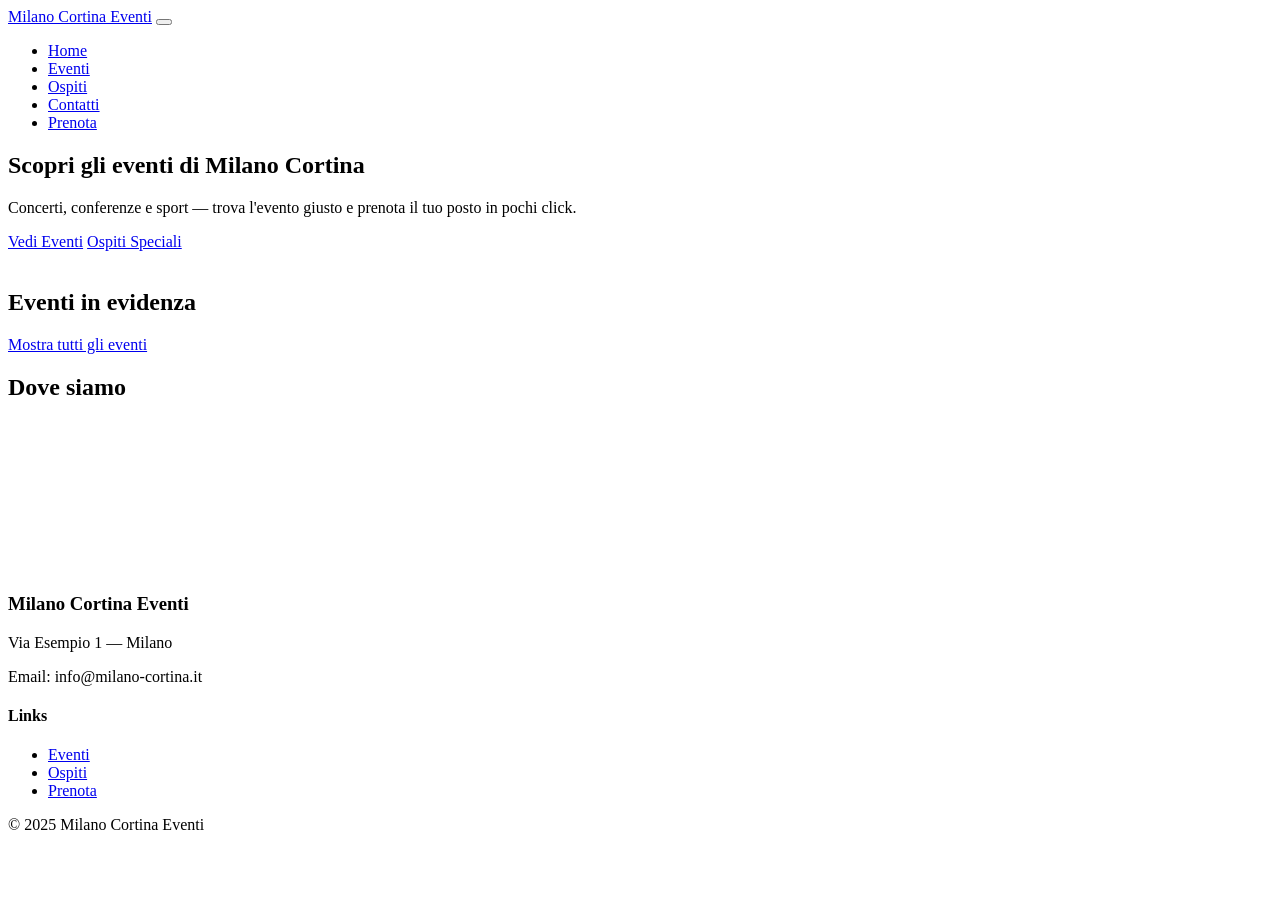
==== index.html @ a3ced49a "Add initial HTML structure for Milano Cortina Eventi" ====
<!DOCTYPE html>
<html lang="it">
<head>
  <meta charset="utf-8" />
  <meta name="viewport" content="width=device-width,initial-scale=1" />
  <title>Milano Cortina Eventi — Home</title>
  <link rel="stylesheet" href="style.css">
</head>
<body>
  <header class="site-header">
    <div class="container header-inner">
      <a class="brand" href="index.html">Milano Cortina Eventi</a>

      <button id="navToggle" class="nav-toggle" aria-label="Apri menu">
        <span></span><span></span><span></span>
      </button>

      <nav id="mainNav" class="main-nav" aria-label="Navigazione principale">
        <ul>
          <li><a href="index.html">Home</a></li>
          <li><a href="eventi.html">Eventi</a></li>
          <li><a href="vip.html">Ospiti</a></li>
          <li><a href="#contatti">Contatti</a></li>
          <li><a href="prenotazione.html" class="btn-ghost">Prenota</a></li>
        </ul>
      </nav>
    </div>
  </header>

  <main>
    <section class="hero">
      <div class="container hero-inner">
        <div class="hero-text">
          <h1>Scopri gli eventi di Milano Cortina</h1>
          <p>Concerti, conferenze e sport — trova l'evento giusto e prenota il tuo posto in pochi click.</p>
          <div class="hero-cta">
            <a class="btn" href="eventi.html">Vedi Eventi</a>
            <a class="btn btn-outline" href="vip.html">Ospiti Speciali</a>
          </div>
        </div>
        <div class="hero-visual" aria-hidden="true">
          <img src="https://images.unsplash.com/photo-1502877338535-766e1452684a?q=80&w=1200&auto=format&fit=crop&ixlib=rb-4.0.3&s=1f10b5b23b7d9aaf44f5f1ecd1d9a4ff" alt="">
        </div>
      </div>
    </section>

    <section class="container featured-section">
      <h2>Eventi in evidenza</h2>
      <div id="featuredCards" class="cards-grid"></div>
      <div class="align-center">
        <a class="btn" href="eventi.html">Mostra tutti gli eventi</a>
      </div>
    </section>

    <section class="container map-section">
      <h2>Dove siamo</h2>
      <div class="map-responsive">
        <iframe title="Milano Cortina area" src="https://www.openstreetmap.org/export/embed.html?bbox=11.9%2C45.2%2C12.8%2C46.0&amp;layer=mapnik" style="border:0" loading="lazy"></iframe>
      </div>
    </section>
  </main>

  <footer class="site-footer" id="contatti">
    <div class="container">
      <div class="footer-grid">
        <div>
          <h3>Milano Cortina Eventi</h3>
          <p>Via Esempio 1 — Milano</p>
          <p>Email: info@milano-cortina.it</p>
        </div>
        <div>
          <h4>Links</h4>
          <ul>
            <li><a href="eventi.html">Eventi</a></li>
            <li><a href="vip.html">Ospiti</a></li>
            <li><a href="prenotazione.html">Prenota</a></li>
          </ul>
        </div>
      </div>

      <p class="copyright">&copy; 2025 Milano Cortina Eventi</p>
    </div>
  </footer>

  <script src="scripts.js"></script>
</body>
</html>
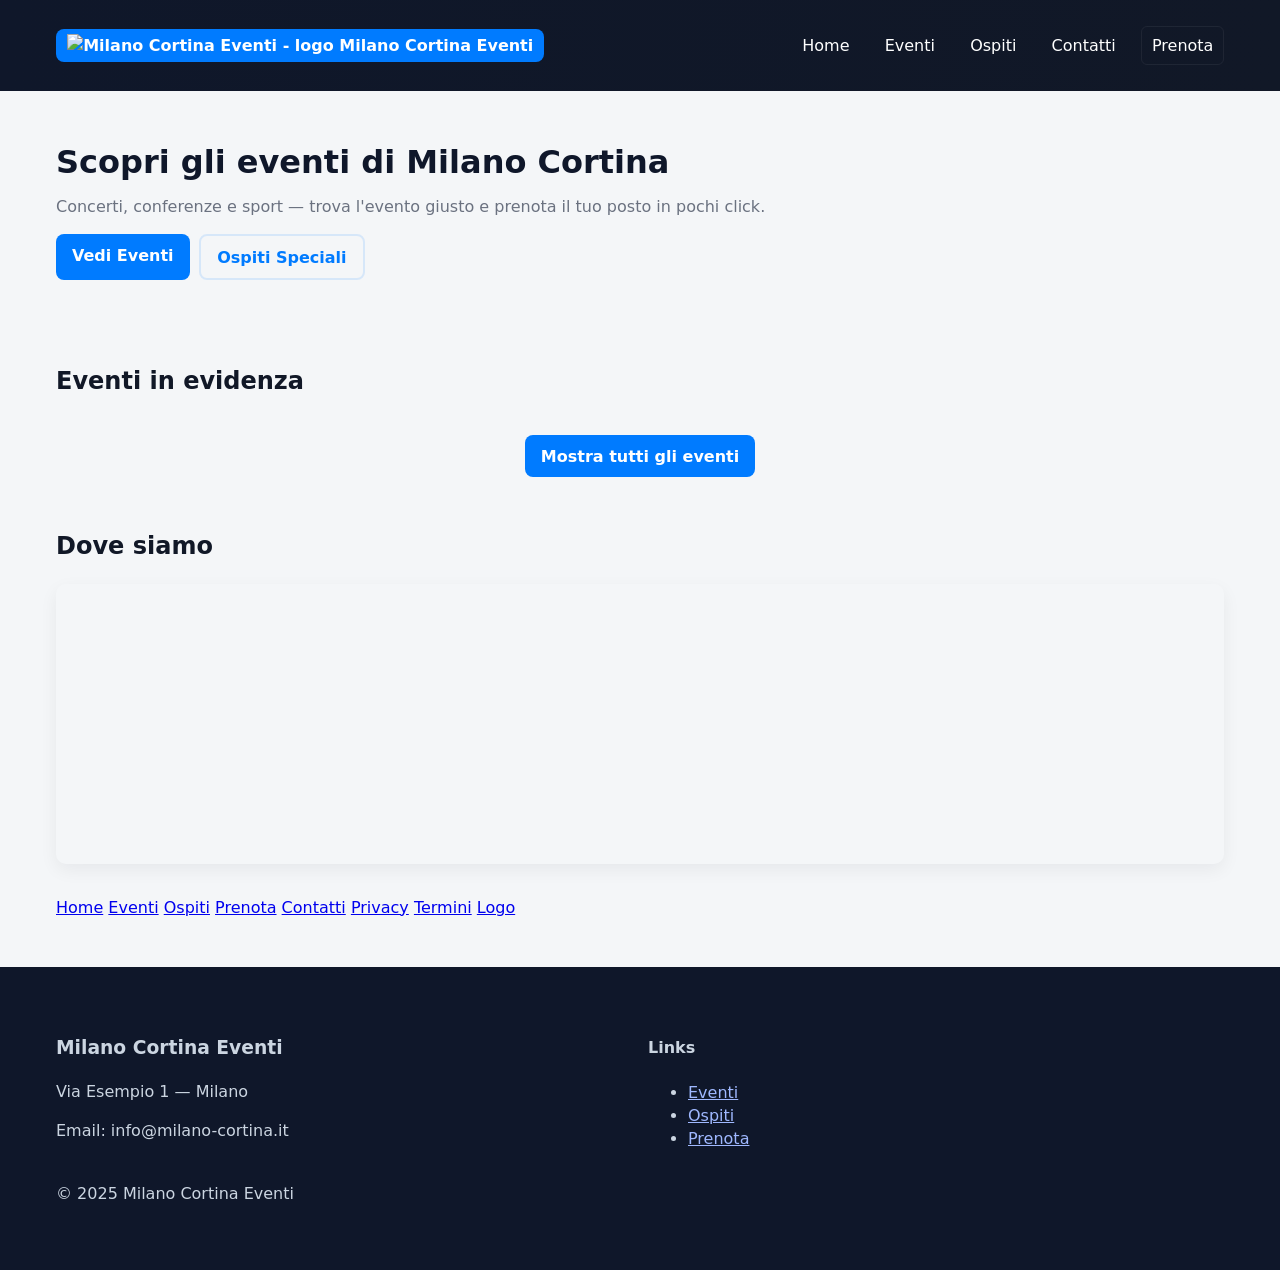
==== commit 0ce83d2f: "Update index.html" ====
--- a/index.html
+++ b/index.html
@@ -9,13 +9,18 @@
 <body>
   <header class="site-header">
     <div class="container header-inner">
-      <a class="brand" href="index.html">Milano Cortina Eventi</a>
+      <div class="brand-wrap">
+        <a class="brand" href="index.html">
+          <img src="https://altimanix.github.io/TPS/logo.png" alt="Milano Cortina Eventi - logo" class="site-logo">
+          <span class="brand-text">Milano Cortina Eventi</span>
+        </a>
+      </div>
 
       <button id="navToggle" class="nav-toggle" aria-label="Apri menu">
         <span></span><span></span><span></span>
       </button>
 
-      <nav id="mainNav" class="main-nav" aria-label="Navigazione principale">
+      <nav id="mainNav" class="main-nav" aria-label="Navigazione principale" aria-expanded="false">
         <ul>
           <li><a href="index.html">Home</a></li>
           <li><a href="eventi.html">Eventi</a></li>
@@ -47,7 +52,7 @@
     <section class="container featured-section">
       <h2>Eventi in evidenza</h2>
       <div id="featuredCards" class="cards-grid"></div>
-      <div class="align-center">
+      <div class="align-center" style="margin-top:1rem">
         <a class="btn" href="eventi.html">Mostra tutti gli eventi</a>
       </div>
     </section>
@@ -59,6 +64,22 @@
       </div>
     </section>
   </main>
+
+  <!-- BANNER FINALE CON LINK (richiesto) -->
+  <div class="bottom-banner">
+    <div class="container">
+      <nav class="bottom-links" aria-label="Link rapidi">
+        <a href="index.html">Home</a>
+        <a href="eventi.html">Eventi</a>
+        <a href="vip.html">Ospiti</a>
+        <a href="prenotazione.html">Prenota</a>
+        <a href="#contatti">Contatti</a>
+        <a href="#">Privacy</a>
+        <a href="#">Termini</a>
+        <a href="https://altimanix.github.io/TPS/logo.png" target="_blank" rel="noopener">Logo</a>
+      </nav>
+    </div>
+  </div>
 
   <footer class="site-footer" id="contatti">
     <div class="container">
--- a/style.css
+++ b/style.css
@@ -0,0 +1,92 @@
+:root{
+  --container-max: 1200px;
+  --bg: #f4f6f8;
+  --card: #ffffff;
+  --accent: #007bff;
+  --muted: #6b7280;
+  --radius: 10px;
+  --shadow: 0 6px 18px rgba(16,24,40,0.06);
+  --gap: 1rem;
+}
+
+/* MOBILE-FIRST */
+*{box-sizing:border-box}
+body{
+  margin:0;
+  font-family: Inter, system-ui, -apple-system, "Segoe UI", Roboto, "Helvetica Neue", Arial;
+  background:var(--bg);
+  color:#111827;
+  -webkit-font-smoothing:antialiased;
+  -moz-osx-font-smoothing:grayscale;
+  line-height:1.45;
+}
+
+/* UTILITIES */
+.container{max-width:var(--container-max);margin:0 auto;padding:1rem}
+.header-inner{display:flex;align-items:center;gap:1rem;justify-content:space-between}
+.brand{font-weight:700;color:var(--card);background:var(--accent);padding:.45rem .7rem;border-radius:8px;text-decoration:none}
+.align-center{text-align:center}
+
+/* HEADER / NAV */
+.site-header{background:linear-gradient(90deg,#0f172a 0%, #111827 100%);position:sticky;top:0;z-index:1000;padding:.6rem 0}
+.main-nav ul{display:flex;gap:1rem;align-items:center;margin:0;padding:0;list-style:none}
+.main-nav a{color:#fff;text-decoration:none;padding:.45rem .6rem;border-radius:6px;display:inline-block}
+.main-nav a:hover{background:rgba(255,255,255,0.04)}
+.nav-toggle{display:none;background:transparent;border:0;cursor:pointer;padding:.4rem}
+.nav-toggle span{display:block;width:22px;height:2px;background:#fff;margin:4px 0;border-radius:2px}
+
+/* HERO */
+.hero{padding:2rem 0}
+.hero-inner{display:grid;grid-template-columns:1fr;gap:1.25rem;align-items:center}
+.hero-text h1{font-size:clamp(1.4rem,5vw,2rem);margin:0 0 .6rem;color:#0f172a}
+.hero-text p{color:var(--muted);margin:0 0 1rem}
+.hero-cta{display:flex;gap:.6rem;flex-wrap:wrap}
+.btn{display:inline-block;background:var(--accent);color:#fff;padding:.6rem 1rem;border-radius:8px;text-decoration:none;font-weight:600}
+.btn-outline{background:transparent;border:2px solid rgba(0,123,255,0.12);color:var(--accent)}
+.btn-ghost{background:transparent;color:#fff;border:1px solid rgba(255,255,255,0.06);padding:.35rem .6rem;border-radius:6px}
+
+/* GRID CARDS */
+.cards-grid{display:grid;grid-template-columns:1fr;gap:1rem;margin-top:1rem}
+.card, .event-card{background:var(--card);border-radius:var(--radius);box-shadow:var(--shadow);padding:1rem}
+.event-card h3{margin:.1rem 0 .4rem}
+.event-card p{margin:0 0 .6rem;color:var(--muted)}
+.event-card a{color:var(--accent);font-weight:600}
+
+/* MAP */
+.map-responsive{border-radius:10px;overflow:hidden;box-shadow:var(--shadow)}
+.map-responsive iframe{width:100%;height:280px;border:0;display:block}
+
+/* FORMS */
+.filters{display:flex;gap:.5rem;flex-wrap:wrap;margin-top:.8rem}
+.filters input,.filters select{padding:.6rem;border-radius:8px;border:1px solid #e5e7eb;min-width:150px;flex:1}
+.booking-form label{display:block;margin-bottom:.8rem}
+.booking-form input{width:100%;padding:.6rem;border-radius:8px;border:1px solid #e5e7eb}
+
+/* FOOTER */
+.site-footer{background:#0f172a;color:#cbd5e1;padding:2rem 0;margin-top:2rem}
+.footer-grid{display:grid;grid-template-columns:1fr;gap:1rem}
+.site-footer a{color:#9fb8ff}
+
+/* LARGER SCREENS */
+@media(min-width:700px){
+  .hero-inner{grid-template-columns:1fr 420px;gap:2rem}
+  .cards-grid{grid-template-columns:repeat(2,1fr)}
+  .footer-grid{grid-template-columns:1fr 1fr}
+  .filters{align-items:center}
+}
+
+@media(min-width:1000px){
+  .cards-grid{grid-template-columns:repeat(3,1fr)}
+}
+
+/* NAV RESPONSIVE - show toggle on small screens */
+@media(max-width:900px){
+  .main-nav{position:absolute;right:1rem;top:64px;background:linear-gradient(180deg,#0b1220, #071124);padding:1rem;border-radius:8px;display:none}
+  .main-nav[aria-expanded="true"]{display:block}
+  .nav-toggle{display:block}
+  .brand{background:none;color:#fff;padding:0}
+  .header-inner{gap:.5rem}
+}
+
+/* small tweaks */
+.mt-1{margin-top:1rem}
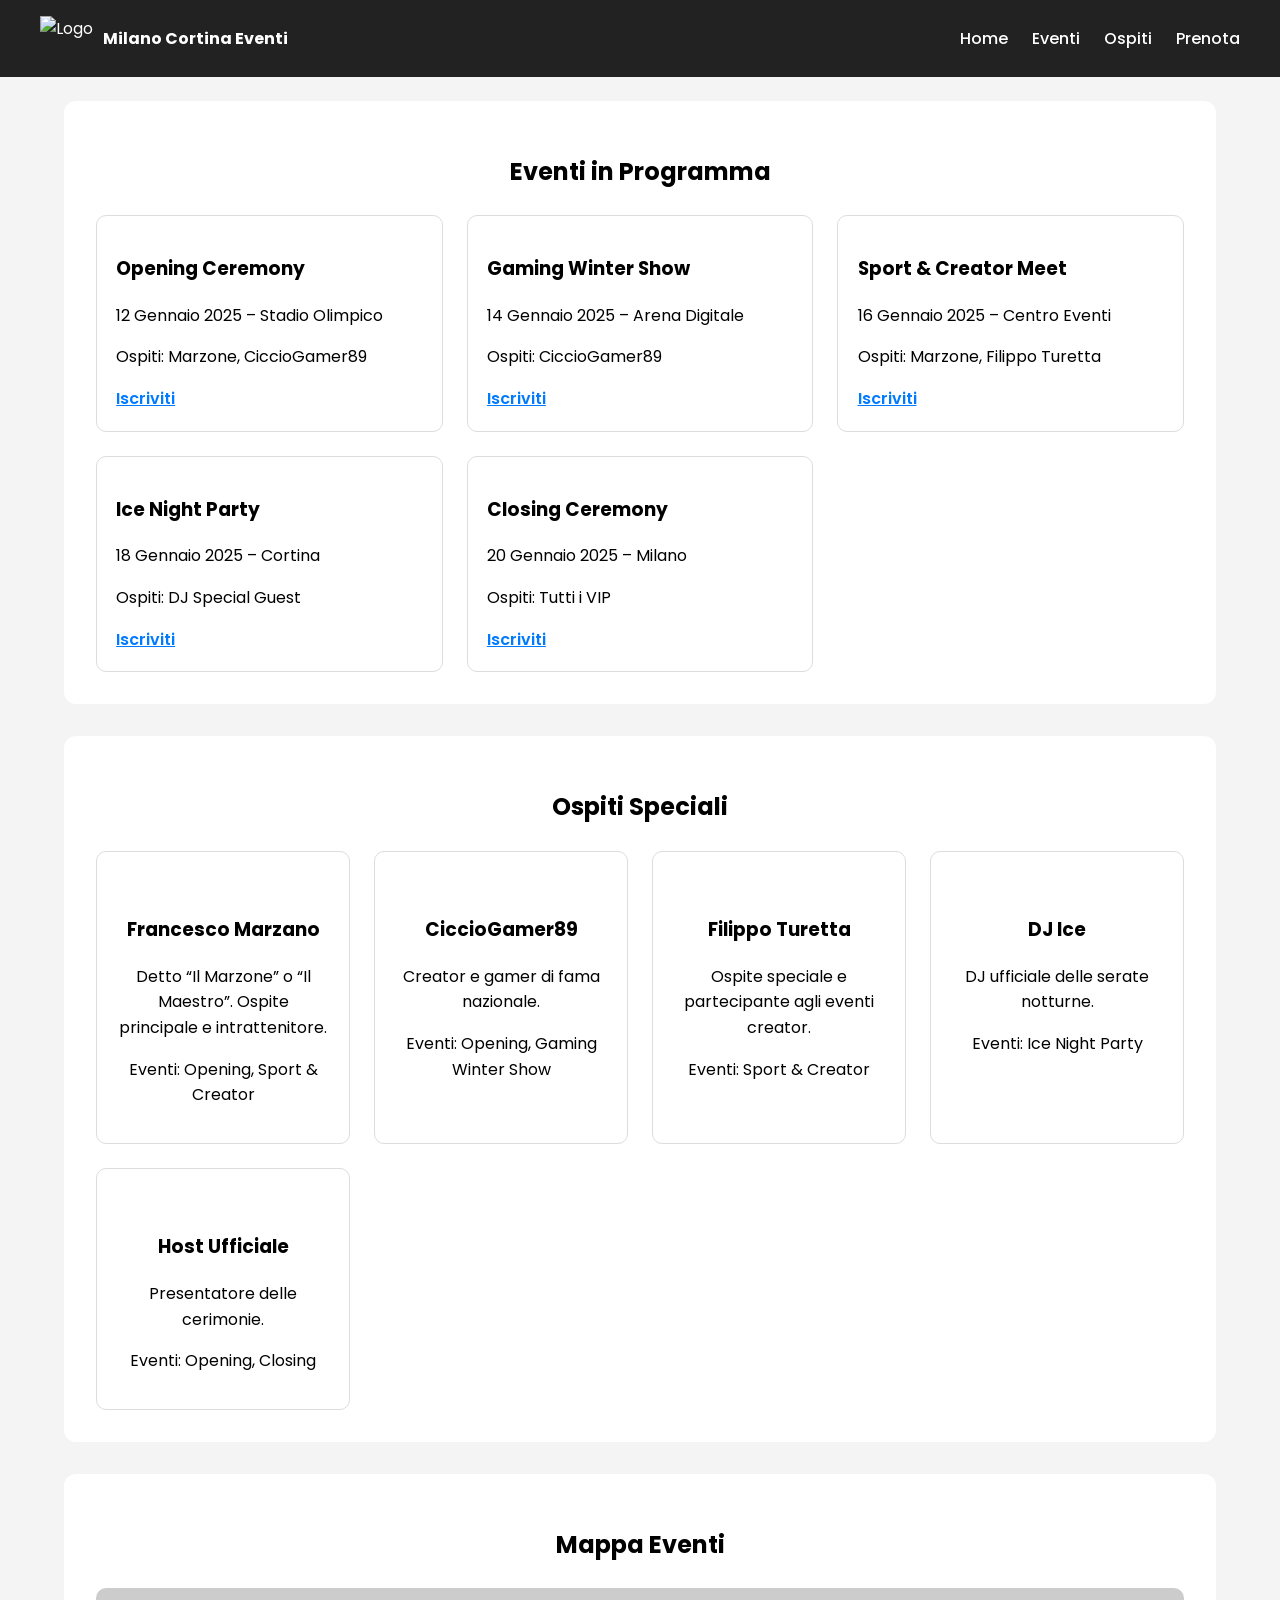
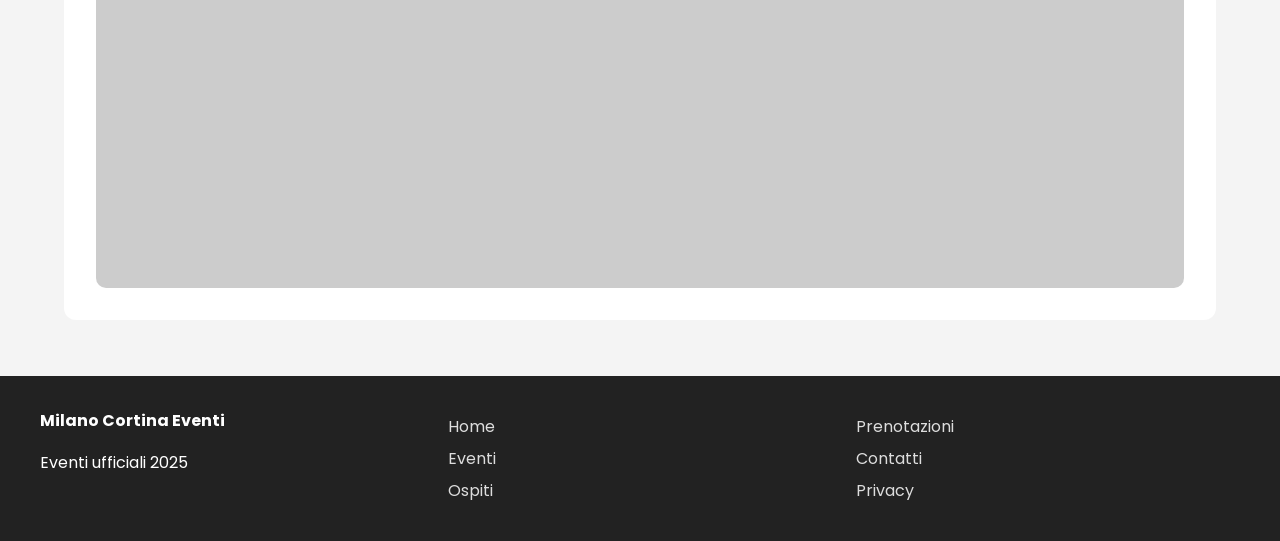
==== commit 313ef6c0: "Update index.html" ====
--- a/index.html
+++ b/index.html
@@ -1,108 +1,303 @@
 <!DOCTYPE html>
 <html lang="it">
 <head>
-  <meta charset="utf-8" />
-  <meta name="viewport" content="width=device-width,initial-scale=1" />
-  <title>Milano Cortina Eventi — Home</title>
-  <link rel="stylesheet" href="style.css">
+<meta charset="UTF-8">
+<meta name="viewport" content="width=device-width, initial-scale=1.0">
+<title>Milano Cortina Eventi</title>
+
+<link href="https://fonts.googleapis.com/css2?family=Poppins:wght@400;500;600&display=swap" rel="stylesheet">
+
+<style>
+:root {
+  --dark: #222;
+  --light: #ffffff;
+  --primary: #007BFF;
+  --bg: #f4f4f4;
+}
+
+* {
+  box-sizing: border-box;
+}
+
+body {
+  margin: 0;
+  font-family: "Poppins", sans-serif;
+  background: var(--bg);
+  line-height: 1.6;
+}
+
+/* HEADER */
+header {
+  background: var(--dark);
+  color: white;
+  padding: 1rem;
+}
+
+.header-container {
+  max-width: 1200px;
+  margin: auto;
+  display: flex;
+  align-items: center;
+  justify-content: space-between;
+  flex-wrap: wrap;
+}
+
+.logo {
+  display: flex;
+  align-items: center;
+  gap: 10px;
+}
+
+.logo img {
+  height: 45px;
+}
+
+nav ul {
+  list-style: none;
+  display: flex;
+  gap: 1.5rem;
+  padding: 0;
+  margin: 0;
+  flex-wrap: wrap;
+}
+
+nav a {
+  color: white;
+  text-decoration: none;
+  font-weight: 500;
+}
+
+/* MAIN */
+main {
+  max-width: 1200px;
+  margin: auto;
+  padding: 1.5rem;
+}
+
+section {
+  background: white;
+  padding: 2rem;
+  margin-bottom: 2rem;
+  border-radius: 12px;
+}
+
+h2 {
+  text-align: center;
+  margin-bottom: 1.5rem;
+}
+
+/* EVENTI */
+.event-grid {
+  display: grid;
+  grid-template-columns: repeat(auto-fit, minmax(260px, 1fr));
+  gap: 1.5rem;
+}
+
+.event-card {
+  border: 1px solid #ddd;
+  border-radius: 10px;
+  padding: 1.2rem;
+}
+
+.event-card a {
+  color: var(--primary);
+  font-weight: 600;
+}
+
+/* OSPITI */
+.vip-grid {
+  display: grid;
+  grid-template-columns: repeat(auto-fit, minmax(240px, 1fr));
+  gap: 1.5rem;
+}
+
+.vip-card {
+  text-align: center;
+  border: 1px solid #ddd;
+  border-radius: 10px;
+  padding: 1.2rem;
+}
+
+.vip-card img {
+  width: 100%;
+  max-height: 180px;
+  object-fit: cover;
+  border-radius: 10px;
+}
+
+/* MAPPA */
+#map {
+  height: 300px;
+  background: #ccc;
+  border-radius: 10px;
+}
+
+/* FOOTER */
+footer {
+  background: var(--dark);
+  color: white;
+  padding: 2rem 1rem;
+}
+
+.footer-container {
+  max-width: 1200px;
+  margin: auto;
+  display: grid;
+  grid-template-columns: repeat(auto-fit, minmax(200px, 1fr));
+  gap: 1.5rem;
+}
+
+footer a {
+  color: #ddd;
+  text-decoration: none;
+  display: block;
+  margin: 6px 0;
+}
+
+/* MOBILE */
+@media (max-width: 600px) {
+  .header-container {
+    flex-direction: column;
+    gap: 1rem;
+  }
+}
+</style>
 </head>
+
 <body>
-  <header class="site-header">
-    <div class="container header-inner">
-      <div class="brand-wrap">
-        <a class="brand" href="index.html">
-          <img src="https://altimanix.github.io/TPS/logo.png" alt="Milano Cortina Eventi - logo" class="site-logo">
-          <span class="brand-text">Milano Cortina Eventi</span>
-        </a>
-      </div>
-
-      <button id="navToggle" class="nav-toggle" aria-label="Apri menu">
-        <span></span><span></span><span></span>
-      </button>
-
-      <nav id="mainNav" class="main-nav" aria-label="Navigazione principale" aria-expanded="false">
-        <ul>
-          <li><a href="index.html">Home</a></li>
-          <li><a href="eventi.html">Eventi</a></li>
-          <li><a href="vip.html">Ospiti</a></li>
-          <li><a href="#contatti">Contatti</a></li>
-          <li><a href="prenotazione.html" class="btn-ghost">Prenota</a></li>
-        </ul>
-      </nav>
-    </div>
-  </header>
-
-  <main>
-    <section class="hero">
-      <div class="container hero-inner">
-        <div class="hero-text">
-          <h1>Scopri gli eventi di Milano Cortina</h1>
-          <p>Concerti, conferenze e sport — trova l'evento giusto e prenota il tuo posto in pochi click.</p>
-          <div class="hero-cta">
-            <a class="btn" href="eventi.html">Vedi Eventi</a>
-            <a class="btn btn-outline" href="vip.html">Ospiti Speciali</a>
-          </div>
-        </div>
-        <div class="hero-visual" aria-hidden="true">
-          <img src="https://images.unsplash.com/photo-1502877338535-766e1452684a?q=80&w=1200&auto=format&fit=crop&ixlib=rb-4.0.3&s=1f10b5b23b7d9aaf44f5f1ecd1d9a4ff" alt="">
-        </div>
-      </div>
-    </section>
-
-    <section class="container featured-section">
-      <h2>Eventi in evidenza</h2>
-      <div id="featuredCards" class="cards-grid"></div>
-      <div class="align-center" style="margin-top:1rem">
-        <a class="btn" href="eventi.html">Mostra tutti gli eventi</a>
-      </div>
-    </section>
-
-    <section class="container map-section">
-      <h2>Dove siamo</h2>
-      <div class="map-responsive">
-        <iframe title="Milano Cortina area" src="https://www.openstreetmap.org/export/embed.html?bbox=11.9%2C45.2%2C12.8%2C46.0&amp;layer=mapnik" style="border:0" loading="lazy"></iframe>
-      </div>
-    </section>
-  </main>
-
-  <!-- BANNER FINALE CON LINK (richiesto) -->
-  <div class="bottom-banner">
-    <div class="container">
-      <nav class="bottom-links" aria-label="Link rapidi">
-        <a href="index.html">Home</a>
-        <a href="eventi.html">Eventi</a>
-        <a href="vip.html">Ospiti</a>
-        <a href="prenotazione.html">Prenota</a>
-        <a href="#contatti">Contatti</a>
-        <a href="#">Privacy</a>
-        <a href="#">Termini</a>
-        <a href="https://altimanix.github.io/TPS/logo.png" target="_blank" rel="noopener">Logo</a>
-      </nav>
-    </div>
+
+<header>
+  <div class="header-container">
+    <div class="logo">
+      <img src="https://altimanix.github.io/TPS/logo.png" alt="Logo">
+      <strong>Milano Cortina Eventi</strong>
+    </div>
+    <nav>
+      <ul>
+        <li><a href="#">Home</a></li>
+        <li><a href="#">Eventi</a></li>
+        <li><a href="#">Ospiti</a></li>
+        <li><a href="#">Prenota</a></li>
+      </ul>
+    </nav>
   </div>
-
-  <footer class="site-footer" id="contatti">
-    <div class="container">
-      <div class="footer-grid">
-        <div>
-          <h3>Milano Cortina Eventi</h3>
-          <p>Via Esempio 1 — Milano</p>
-          <p>Email: info@milano-cortina.it</p>
-        </div>
-        <div>
-          <h4>Links</h4>
-          <ul>
-            <li><a href="eventi.html">Eventi</a></li>
-            <li><a href="vip.html">Ospiti</a></li>
-            <li><a href="prenotazione.html">Prenota</a></li>
-          </ul>
-        </div>
-      </div>
-
-      <p class="copyright">&copy; 2025 Milano Cortina Eventi</p>
-    </div>
-  </footer>
-
-  <script src="scripts.js"></script>
+</header>
+
+<main>
+
+<!-- EVENTI -->
+<section>
+  <h2>Eventi in Programma</h2>
+  <div class="event-grid">
+
+    <div class="event-card">
+      <h3>Opening Ceremony</h3>
+      <p>12 Gennaio 2025 – Stadio Olimpico</p>
+      <p>Ospiti: Marzone, CiccioGamer89</p>
+      <a href="#">Iscriviti</a>
+    </div>
+
+    <div class="event-card">
+      <h3>Gaming Winter Show</h3>
+      <p>14 Gennaio 2025 – Arena Digitale</p>
+      <p>Ospiti: CiccioGamer89</p>
+      <a href="#">Iscriviti</a>
+    </div>
+
+    <div class="event-card">
+      <h3>Sport & Creator Meet</h3>
+      <p>16 Gennaio 2025 – Centro Eventi</p>
+      <p>Ospiti: Marzone, Filippo Turetta</p>
+      <a href="#">Iscriviti</a>
+    </div>
+
+    <div class="event-card">
+      <h3>Ice Night Party</h3>
+      <p>18 Gennaio 2025 – Cortina</p>
+      <p>Ospiti: DJ Special Guest</p>
+      <a href="#">Iscriviti</a>
+    </div>
+
+    <div class="event-card">
+      <h3>Closing Ceremony</h3>
+      <p>20 Gennaio 2025 – Milano</p>
+      <p>Ospiti: Tutti i VIP</p>
+      <a href="#">Iscriviti</a>
+    </div>
+
+  </div>
+</section>
+
+<!-- OSPITI -->
+<section>
+  <h2>Ospiti Speciali</h2>
+  <div class="vip-grid">
+
+    <div class="vip-card">
+      <img src="vip_marzone.jpg" alt="">
+      <h3>Francesco Marzano</h3>
+      <p>Detto “Il Marzone” o “Il Maestro”. Ospite principale e intrattenitore.</p>
+      <p>Eventi: Opening, Sport & Creator</p>
+    </div>
+
+    <div class="vip-card">
+      <img src="vip_ciccio.jpg" alt="">
+      <h3>CiccioGamer89</h3>
+      <p>Creator e gamer di fama nazionale.</p>
+      <p>Eventi: Opening, Gaming Winter Show</p>
+    </div>
+
+    <div class="vip-card">
+      <img src="vip_turetta.jpg" alt="">
+      <h3>Filippo Turetta</h3>
+      <p>Ospite speciale e partecipante agli eventi creator.</p>
+      <p>Eventi: Sport & Creator</p>
+    </div>
+
+    <div class="vip-card">
+      <img src="vip_dj.jpg" alt="">
+      <h3>DJ Ice</h3>
+      <p>DJ ufficiale delle serate notturne.</p>
+      <p>Eventi: Ice Night Party</p>
+    </div>
+
+    <div class="vip-card">
+      <img src="vip_host.jpg" alt="">
+      <h3>Host Ufficiale</h3>
+      <p>Presentatore delle cerimonie.</p>
+      <p>Eventi: Opening, Closing</p>
+    </div>
+
+  </div>
+</section>
+
+<!-- MAPPA -->
+<section>
+  <h2>Mappa Eventi</h2>
+  <div id="map"></div>
+</section>
+
+</main>
+
+<!-- FOOTER -->
+<footer>
+  <div class="footer-container">
+    <div>
+      <strong>Milano Cortina Eventi</strong>
+      <p>Eventi ufficiali 2025</p>
+    </div>
+    <div>
+      <a href="#">Home</a>
+      <a href="#">Eventi</a>
+      <a href="#">Ospiti</a>
+    </div>
+    <div>
+      <a href="#">Prenotazioni</a>
+      <a href="#">Contatti</a>
+      <a href="#">Privacy</a>
+    </div>
+  </div>
+</footer>
+
 </body>
 </html>
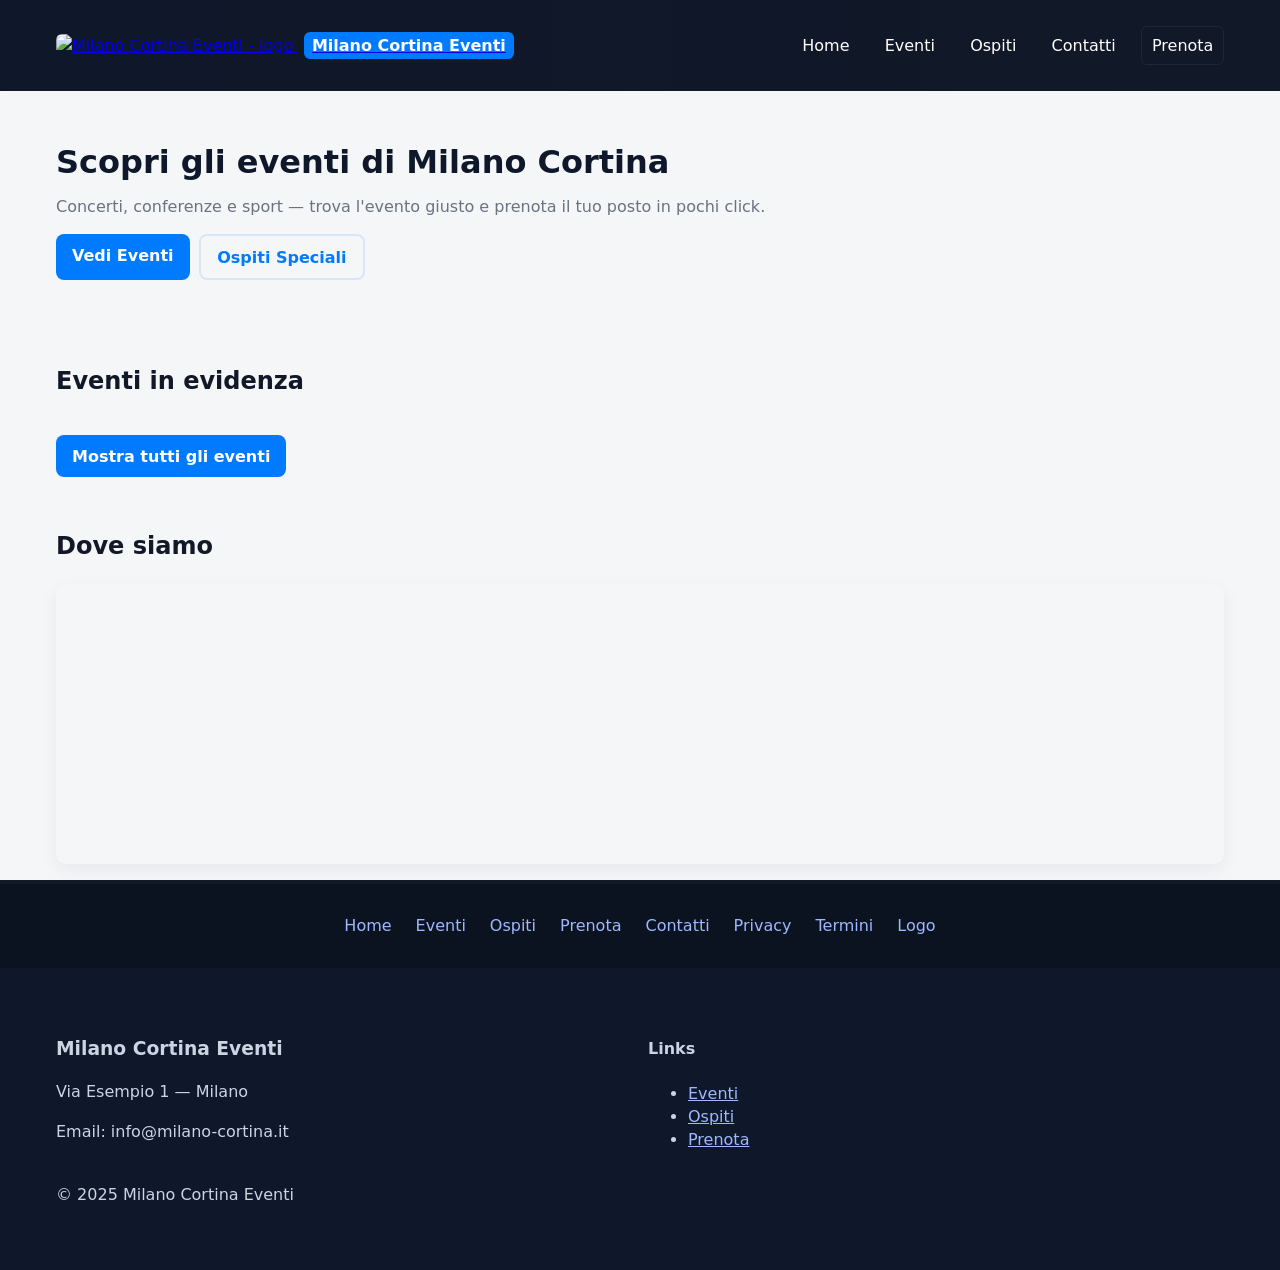
==== commit 94797b0a: "Update index.html" ====
--- a/index.html
+++ b/index.html
@@ -1,303 +1,111 @@
 <!DOCTYPE html>
 <html lang="it">
 <head>
-<meta charset="UTF-8">
-<meta name="viewport" content="width=device-width, initial-scale=1.0">
-<title>Milano Cortina Eventi</title>
+  <meta charset="utf-8" />
+  <meta name="viewport" content="width=device-width,initial-scale=1" />
+  <title>Milano Cortina Eventi — Home</title>
+  <link rel="stylesheet" href="style.css">
+</head>
+<body>
+  <header class="site-header">
+    <div class="container header-inner">
+      <div class="brand-wrap">
+        <a class="brand" href="index.html">
+          <img src="https://altimanix.github.io/TPS/logo.png" alt="Milano Cortina Eventi - logo" class="site-logo">
+          <span class="brand-text">Milano Cortina Eventi</span>
+        </a>
+      </div>
 
-<link href="https://fonts.googleapis.com/css2?family=Poppins:wght@400;500;600&display=swap" rel="stylesheet">
+      <button id="navToggle" class="nav-toggle" aria-label="Apri menu">
+        <span></span><span></span><span></span>
+      </button>
 
-<style>
-:root {
-  --dark: #222;
-  --light: #ffffff;
-  --primary: #007BFF;
-  --bg: #f4f4f4;
-}
+      <nav id="mainNav" class="main-nav" aria-label="Navigazione principale" aria-expanded="false">
+        <ul>
+          <li><a href="index.html">Home</a></li>
+          <li><a href="eventi.html">Eventi</a></li>
+          <li><a href="vip.html">Ospiti</a></li>
+          <li><a href="#contatti">Contatti</a></li>
+          <li><a href="prenotazione.html" class="btn-ghost">Prenota</a></li>
+        </ul>
+      </nav>
+    </div>
+  </header>
 
-* {
-  box-sizing: border-box;
-}
+  <main>
+    <section class="hero">
+      <div class="container hero-inner">
+        <div class="hero-text">
+          <h1>Scopri gli eventi di Milano Cortina</h1>
+          <p>Concerti, conferenze e sport — trova l'evento giusto e prenota il tuo posto in pochi click.</p>
+          <div class="hero-cta">
+            <a class="btn" href="eventi.html">Vedi Eventi</a>
+            <a class="btn btn-outline" href="vip.html">Ospiti Speciali</a>
+          </div>
+        </div>
+        <div class="hero-visual" aria-hidden="true">
+          <img src="https://images.unsplash.com/photo-1502877338535-766e1452684a?q=80&w=1200&auto=format&fit=crop&ixlib=rb-4.0.3&s=1f10b5b23b7d9aaf44f5f1ecd1d9a4ff" alt="">
+        </div>
+      </div>
+    </section>
 
-body {
-  margin: 0;
-  font-family: "Poppins", sans-serif;
-  background: var(--bg);
-  line-height: 1.6;
-}
+    <section class="container featured-section">
+      <h2>Eventi in evidenza</h2>
+      <div id="featuredCards" class="cards-grid"></div>
+      <div class="align-center" style="margin-top:1rem">
+        <a class="btn" href="eventi.html">Mostra tutti gli eventi</a>
+      </div>
+    </section>
 
-/* HEADER */
-header {
-  background: var(--dark);
-  color: white;
-  padding: 1rem;
-}
+    <section class="container map-section">
+      <h2>Dove siamo</h2>
+      <div class="map-responsive">
+        <iframe title="Milano Cortina area" src="https://www.openstreetmap.org/export/embed.html?bbox=11.9%2C45.2%2C12.8%2C46.0&amp;layer=mapnik" style="border:0" loading="lazy"></iframe>
+      </div>
+    </section>
+  </main>
 
-.header-container {
-  max-width: 1200px;
-  margin: auto;
-  display: flex;
-  align-items: center;
-  justify-content: space-between;
-  flex-wrap: wrap;
-}
-
-.logo {
-  display: flex;
-  align-items: center;
-  gap: 10px;
-}
-
-.logo img {
-  height: 45px;
-}
-
-nav ul {
-  list-style: none;
-  display: flex;
-  gap: 1.5rem;
-  padding: 0;
-  margin: 0;
-  flex-wrap: wrap;
-}
-
-nav a {
-  color: white;
-  text-decoration: none;
-  font-weight: 500;
-}
-
-/* MAIN */
-main {
-  max-width: 1200px;
-  margin: auto;
-  padding: 1.5rem;
-}
-
-section {
-  background: white;
-  padding: 2rem;
-  margin-bottom: 2rem;
-  border-radius: 12px;
-}
-
-h2 {
-  text-align: center;
-  margin-bottom: 1.5rem;
-}
-
-/* EVENTI */
-.event-grid {
-  display: grid;
-  grid-template-columns: repeat(auto-fit, minmax(260px, 1fr));
-  gap: 1.5rem;
-}
-
-.event-card {
-  border: 1px solid #ddd;
-  border-radius: 10px;
-  padding: 1.2rem;
-}
-
-.event-card a {
-  color: var(--primary);
-  font-weight: 600;
-}
-
-/* OSPITI */
-.vip-grid {
-  display: grid;
-  grid-template-columns: repeat(auto-fit, minmax(240px, 1fr));
-  gap: 1.5rem;
-}
-
-.vip-card {
-  text-align: center;
-  border: 1px solid #ddd;
-  border-radius: 10px;
-  padding: 1.2rem;
-}
-
-.vip-card img {
-  width: 100%;
-  max-height: 180px;
-  object-fit: cover;
-  border-radius: 10px;
-}
-
-/* MAPPA */
-#map {
-  height: 300px;
-  background: #ccc;
-  border-radius: 10px;
-}
-
-/* FOOTER */
-footer {
-  background: var(--dark);
-  color: white;
-  padding: 2rem 1rem;
-}
-
-.footer-container {
-  max-width: 1200px;
-  margin: auto;
-  display: grid;
-  grid-template-columns: repeat(auto-fit, minmax(200px, 1fr));
-  gap: 1.5rem;
-}
-
-footer a {
-  color: #ddd;
-  text-decoration: none;
-  display: block;
-  margin: 6px 0;
-}
-
-/* MOBILE */
-@media (max-width: 600px) {
-  .header-container {
-    flex-direction: column;
-    gap: 1rem;
-  }
-}
-</style>
-</head>
-
-<body>
-
-<header>
-  <div class="header-container">
-    <div class="logo">
-      <img src="https://altimanix.github.io/TPS/logo.png" alt="Logo">
-      <strong>Milano Cortina Eventi</strong>
-    </div>
-    <nav>
-      <ul>
-        <li><a href="#">Home</a></li>
-        <li><a href="#">Eventi</a></li>
-        <li><a href="#">Ospiti</a></li>
-        <li><a href="#">Prenota</a></li>
-      </ul>
-    </nav>
-  </div>
-</header>
-
-<main>
-
-<!-- EVENTI -->
-<section>
-  <h2>Eventi in Programma</h2>
-  <div class="event-grid">
-
-    <div class="event-card">
-      <h3>Opening Ceremony</h3>
-      <p>12 Gennaio 2025 – Stadio Olimpico</p>
-      <p>Ospiti: Marzone, CiccioGamer89</p>
-      <a href="#">Iscriviti</a>
-    </div>
-
-    <div class="event-card">
-      <h3>Gaming Winter Show</h3>
-      <p>14 Gennaio 2025 – Arena Digitale</p>
-      <p>Ospiti: CiccioGamer89</p>
-      <a href="#">Iscriviti</a>
-    </div>
-
-    <div class="event-card">
-      <h3>Sport & Creator Meet</h3>
-      <p>16 Gennaio 2025 – Centro Eventi</p>
-      <p>Ospiti: Marzone, Filippo Turetta</p>
-      <a href="#">Iscriviti</a>
-    </div>
-
-    <div class="event-card">
-      <h3>Ice Night Party</h3>
-      <p>18 Gennaio 2025 – Cortina</p>
-      <p>Ospiti: DJ Special Guest</p>
-      <a href="#">Iscriviti</a>
-    </div>
-
-    <div class="event-card">
-      <h3>Closing Ceremony</h3>
-      <p>20 Gennaio 2025 – Milano</p>
-      <p>Ospiti: Tutti i VIP</p>
-      <a href="#">Iscriviti</a>
-    </div>
-
-  </div>
-</section>
-
-<!-- OSPITI -->
-<section>
-  <h2>Ospiti Speciali</h2>
-  <div class="vip-grid">
-
-    <div class="vip-card">
-      <img src="vip_marzone.jpg" alt="">
-      <h3>Francesco Marzano</h3>
-      <p>Detto “Il Marzone” o “Il Maestro”. Ospite principale e intrattenitore.</p>
-      <p>Eventi: Opening, Sport & Creator</p>
-    </div>
-
-    <div class="vip-card">
-      <img src="vip_ciccio.jpg" alt="">
-      <h3>CiccioGamer89</h3>
-      <p>Creator e gamer di fama nazionale.</p>
-      <p>Eventi: Opening, Gaming Winter Show</p>
-    </div>
-
-    <div class="vip-card">
-      <img src="vip_turetta.jpg" alt="">
-      <h3>Filippo Turetta</h3>
-      <p>Ospite speciale e partecipante agli eventi creator.</p>
-      <p>Eventi: Sport & Creator</p>
-    </div>
-
-    <div class="vip-card">
-      <img src="vip_dj.jpg" alt="">
-      <h3>DJ Ice</h3>
-      <p>DJ ufficiale delle serate notturne.</p>
-      <p>Eventi: Ice Night Party</p>
-    </div>
-
-    <div class="vip-card">
-      <img src="vip_host.jpg" alt="">
-      <h3>Host Ufficiale</h3>
-      <p>Presentatore delle cerimonie.</p>
-      <p>Eventi: Opening, Closing</p>
-    </div>
-
-  </div>
-</section>
-
-<!-- MAPPA -->
-<section>
-  <h2>Mappa Eventi</h2>
-  <div id="map"></div>
-</section>
-
-</main>
-
-<!-- FOOTER -->
-<footer>
-  <div class="footer-container">
-    <div>
-      <strong>Milano Cortina Eventi</strong>
-      <p>Eventi ufficiali 2025</p>
-    </div>
-    <div>
-      <a href="#">Home</a>
-      <a href="#">Eventi</a>
-      <a href="#">Ospiti</a>
-    </div>
-    <div>
-      <a href="#">Prenotazioni</a>
-      <a href="#">Contatti</a>
-      <a href="#">Privacy</a>
+  <!-- BANNER FINALE CON LINK (richiesto) -->
+  <div class="bottom-banner">
+    <div class="container">
+      <nav class="bottom-links" aria-label="Link rapidi">
+        <a href="index.html">Home</a>
+        <a href="eventi.html">Eventi</a>
+        <a href="vip.html">Ospiti</a>
+        <a href="prenotazione.html">Prenota</a>
+        <a href="#contatti">Contatti</a>
+        <a href="#">Privacy</a>
+        <a href="#">Termini</a>
+        <a href="https://altimanix.github.io/TPS/logo.png" target="_blank" rel="noopener">Logo</a>
+      </nav>
     </div>
   </div>
-</footer>
 
+  <footer class="site-footer" id="contatti">
+    <div class="container">
+      <div class="footer-grid">
+        <div>
+          <h3>Milano Cortina Eventi</h3>
+          <p>Via Esempio 1 — Milano</p>
+          <p>Email: info@milano-cortina.it</p>
+        </div>
+        <div>
+          <h4>Links</h4>
+          <ul>
+            <li><a href="eventi.html">Eventi</a></li>
+            <li><a href="vip.html">Ospiti</a></li>
+            <li><a href="prenotazione.html">Prenota</a></li>
+          </ul>
+        </div>
+      </div>
+
+      <p class="copyright">&copy; 2025 Milano Cortina Eventi</p>
+    </div>
+  </footer>
+
+  <script src="scripts.js"></script>
 </body>
 </html>
+
+
+
--- a/style.css
+++ b/style.css
@@ -0,0 +1,104 @@
+:root{
+  --container-max: 1200px;
+  --bg: #f4f6f8;
+  --card: #ffffff;
+  --accent: #007bff;
+  --muted: #6b7280;
+  --radius: 10px;
+  --shadow: 0 6px 18px rgba(16,24,40,0.06);
+  --gap: 1rem;
+}
+
+/* MOBILE-FIRST */
+*{box-sizing:border-box}
+body{
+  margin:0;
+  font-family: Inter, system-ui, -apple-system, "Segoe UI", Roboto, "Helvetica Neue", Arial;
+  background:var(--bg);
+  color:#111827;
+  -webkit-font-smoothing:antialiased;
+  -moz-osx-font-smoothing:grayscale;
+  line-height:1.45;
+}
+
+/* UTILITIES */
+.container{max-width:var(--container-max);margin:0 auto;padding:1rem}
+.header-inner{display:flex;align-items:center;gap:1rem;justify-content:space-between}
+.brand-wrap{display:flex;align-items:center;gap:.6rem}
+.site-logo{width:44px;height:44px;object-fit:contain;border-radius:6px}
+.brand-text{font-weight:700;color:#fff;padding:.25rem .5rem;border-radius:6px;background:var(--accent);margin-left:0.35rem}
+
+/* HEADER / NAV */
+.site-header{background:linear-gradient(90deg,#0f172a 0%, #111827 100%);position:sticky;top:0;z-index:1000;padding:.6rem 0}
+.main-nav ul{display:flex;gap:1rem;align-items:center;margin:0;padding:0;list-style:none}
+.main-nav a{color:#fff;text-decoration:none;padding:.45rem .6rem;border-radius:6px;display:inline-block}
+.main-nav a:hover{background:rgba(255,255,255,0.04)}
+.nav-toggle{display:none;background:transparent;border:0;cursor:pointer;padding:.4rem}
+.nav-toggle span{display:block;width:22px;height:2px;background:#fff;margin:4px 0;border-radius:2px}
+
+/* HERO */
+.hero{padding:2rem 0}
+.hero-inner{display:grid;grid-template-columns:1fr;gap:1.25rem;align-items:center}
+.hero-text h1{font-size:clamp(1.4rem,5vw,2rem);margin:0 0 .6rem;color:#0f172a}
+.hero-text p{color:var(--muted);margin:0 0 1rem}
+.hero-cta{display:flex;gap:.6rem;flex-wrap:wrap}
+.btn{display:inline-block;background:var(--accent);color:#fff;padding:.6rem 1rem;border-radius:8px;text-decoration:none;font-weight:600}
+.btn-outline{background:transparent;border:2px solid rgba(0,123,255,0.12);color:var(--accent)}
+.btn-ghost{background:transparent;color:#fff;border:1px solid rgba(255,255,255,0.06);padding:.35rem .6rem;border-radius:6px}
+
+/* GRID CARDS */
+.cards-grid{display:grid;grid-template-columns:1fr;gap:1rem;margin-top:1rem}
+.card, .event-card{background:var(--card);border-radius:var(--radius);box-shadow:var(--shadow);padding:1rem}
+.event-card h3{margin:.1rem 0 .4rem}
+.event-card p{margin:0 0 .6rem;color:var(--muted)}
+.event-card a{color:var(--accent);font-weight:600}
+
+/* MAP */
+.map-responsive{border-radius:10px;overflow:hidden;box-shadow:var(--shadow)}
+.map-responsive iframe{width:100%;height:280px;border:0;display:block}
+
+/* FORMS */
+.filters{display:flex;gap:.5rem;flex-wrap:wrap;margin-top:.8rem}
+.filters input,.filters select{padding:.6rem;border-radius:8px;border:1px solid #e5e7eb;min-width:150px;flex:1}
+.booking-form label{display:block;margin-bottom:.8rem}
+.booking-form input{width:100%;padding:.6rem;border-radius:8px;border:1px solid #e5e7eb}
+
+/* BOTTOM BANNER (nuovo) */
+.bottom-banner{
+  background: #0b1220;
+  color: #fff;
+  padding: 0.65rem 0;
+  border-top: 4px solid rgba(255,255,255,0.03);
+}
+.bottom-links{display:flex;gap:0.6rem;flex-wrap:wrap;justify-content:center;align-items:center}
+.bottom-links a{color:#9fb8ff;text-decoration:none;padding:.25rem .45rem;border-radius:6px}
+.bottom-links a:hover{color:#fff;}
+
+/* FOOTER */
+.site-footer{background:#0f172a;color:#cbd5e1;padding:2rem 0;margin-top:0}
+.footer-grid{display:grid;grid-template-columns:1fr;gap:1rem}
+.site-footer a{color:#9fb8ff}
+
+/* LARGER SCREENS */
+@media(min-width:700px){
+  .hero-inner{grid-template-columns:1fr 420px;gap:2rem}
+  .cards-grid{grid-template-columns:repeat(2,1fr)}
+  .footer-grid{grid-template-columns:1fr 1fr}
+  .filters{align-items:center}
+}
+
+@media(min-width:1000px){
+  .cards-grid{grid-template-columns:repeat(3,1fr)}
+}
+
+/* NAV RESPONSIVE - show toggle on small screens */
+@media(max-width:900px){
+  .main-nav{position:absolute;right:1rem;top:64px;background:linear-gradient(180deg,#0b1220, #071124);padding:1rem;border-radius:8px;display:none}
+  .main-nav[aria-expanded="true"]{display:block}
+  .nav-toggle{display:block}
+  .brand-text{background:none;color:#fff;padding:0}
+  .header-inner{gap:.5rem}
+}
+
+/* small tweaks */
+.mt-1{margin-top:1rem}
